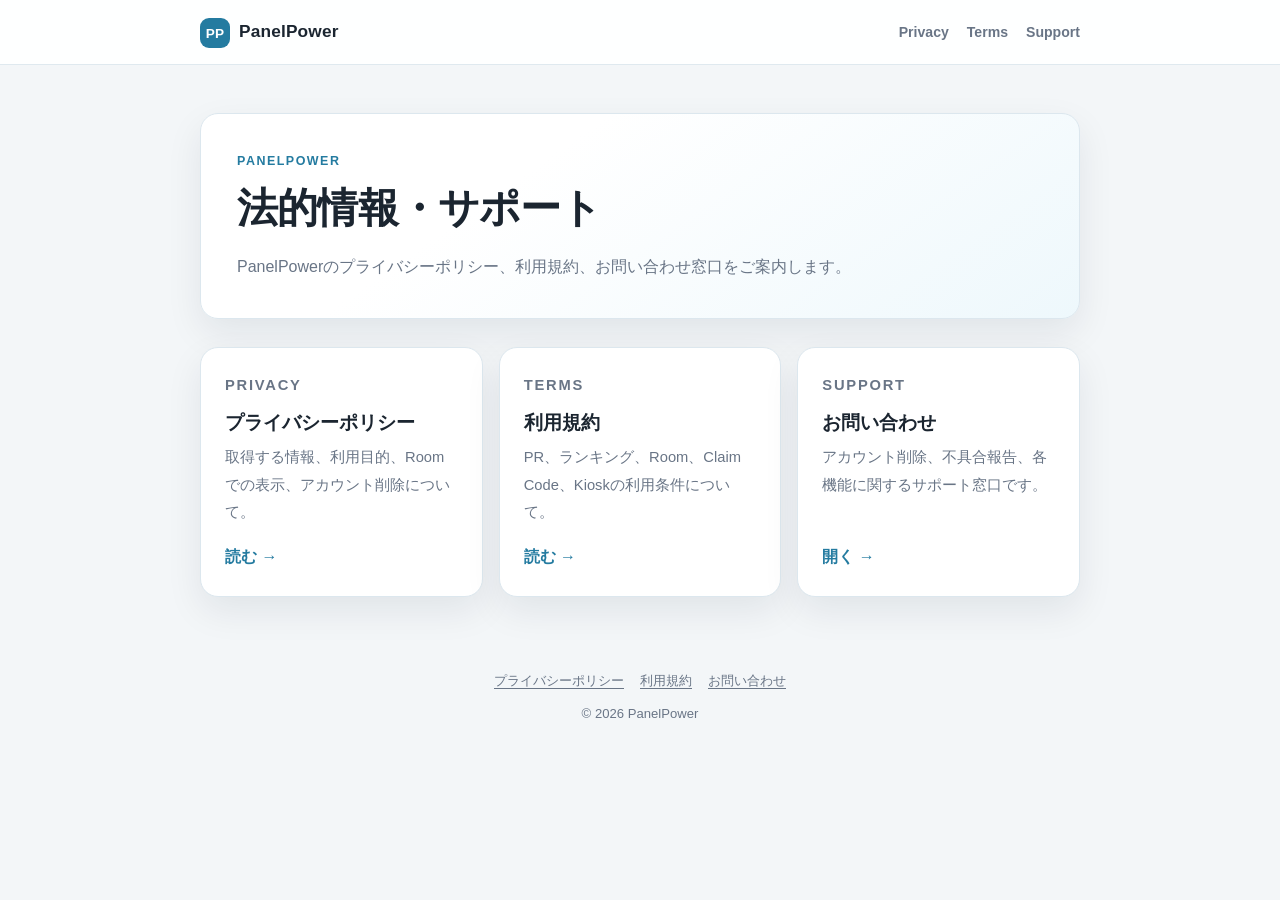
==== index.html @ cd8bfe13 "Add PanelPower public legal pages" ====
<!doctype html>
<html lang="ja">
  <head>
    <meta charset="utf-8">
    <meta name="viewport" content="width=device-width, initial-scale=1">
    <meta name="description" content="PanelPowerのプライバシーポリシー、利用規約、お問い合わせ窓口です。">
    <meta name="theme-color" content="#247BA0">
    <title>PanelPower | 法的情報・サポート</title>
    <link rel="stylesheet" href="assets/style.css">
  </head>
  <body>
    <header class="site-header">
      <div class="header-inner">
        <a class="brand" href="./" aria-label="PanelPower ホーム">
          <span class="brand-mark" aria-hidden="true">PP</span><span class="brand-text">PanelPower</span>
        </a>
        <nav class="site-nav" aria-label="主要メニュー">
          <a href="privacy/">Privacy</a>
          <a href="terms/">Terms</a>
          <a href="support/">Support</a>
        </nav>
      </div>
    </header>

    <main>
      <div class="hero">
        <p class="eyebrow">PanelPower</p>
        <h1>法的情報・サポート</h1>
        <p class="lead">PanelPowerのプライバシーポリシー、利用規約、お問い合わせ窓口をご案内します。</p>
      </div>

      <div class="page-grid">
        <a class="page-card" href="privacy/">
          <p class="eyebrow">Privacy</p>
          <h2>プライバシーポリシー</h2>
          <p>取得する情報、利用目的、Roomでの表示、アカウント削除について。</p>
          <span class="arrow">読む →</span>
        </a>
        <a class="page-card" href="terms/">
          <p class="eyebrow">Terms</p>
          <h2>利用規約</h2>
          <p>PR、ランキング、Room、Claim Code、Kioskの利用条件について。</p>
          <span class="arrow">読む →</span>
        </a>
        <a class="page-card" href="support/">
          <p class="eyebrow">Support</p>
          <h2>お問い合わせ</h2>
          <p>アカウント削除、不具合報告、各機能に関するサポート窓口です。</p>
          <span class="arrow">開く →</span>
        </a>
      </div>
    </main>

    <footer class="site-footer">
      <div class="footer-links">
        <a href="privacy/">プライバシーポリシー</a>
        <a href="terms/">利用規約</a>
        <a href="support/">お問い合わせ</a>
      </div>
      <div>© 2026 PanelPower</div>
    </footer>
  </body>
</html>
---- assets/style.css ----
:root {
  color-scheme: light;
  --background: #f3f6f8;
  --surface: #ffffff;
  --ink: #1b2530;
  --muted: #697586;
  --blue: #247ba0;
  --blue-dark: #1b607d;
  --blue-soft: #e3f1f8;
  --line: #dce7ee;
  --shadow: 0 14px 36px rgba(11, 31, 51, 0.08);
  --radius: 18px;
}

* {
  box-sizing: border-box;
}

html {
  scroll-behavior: smooth;
  -webkit-text-size-adjust: 100%;
}

body {
  margin: 0;
  min-width: 320px;
  background: var(--background);
  color: var(--ink);
  font-family: -apple-system, BlinkMacSystemFont, "Hiragino Sans", "Yu Gothic",
    "YuGothic", "Noto Sans JP", "Segoe UI", sans-serif;
  font-size: 16px;
  line-height: 1.85;
}

a {
  color: var(--blue-dark);
  text-decoration-thickness: 1px;
  text-underline-offset: 3px;
}

a:hover {
  color: var(--blue);
}

a:focus-visible {
  border-radius: 4px;
  outline: 3px solid rgba(36, 123, 160, 0.28);
  outline-offset: 3px;
}

.site-header {
  position: sticky;
  z-index: 10;
  top: 0;
  border-bottom: 1px solid rgba(220, 231, 238, 0.9);
  background: rgba(255, 255, 255, 0.96);
}

.header-inner {
  display: flex;
  align-items: center;
  justify-content: space-between;
  width: min(100% - 32px, 880px);
  min-height: 64px;
  margin: 0 auto;
  gap: 20px;
}

.brand {
  color: var(--ink);
  font-size: 1.08rem;
  font-weight: 800;
  letter-spacing: 0.01em;
  text-decoration: none;
}

.brand-mark {
  display: inline-grid;
  width: 30px;
  height: 30px;
  margin-right: 9px;
  border-radius: 9px;
  background: var(--blue);
  color: #fff;
  font-size: 0.85rem;
  place-items: center;
  vertical-align: -1px;
}

.site-nav {
  display: flex;
  align-items: center;
  gap: 18px;
  font-size: 0.88rem;
  font-weight: 700;
}

.site-nav a {
  color: var(--muted);
  text-decoration: none;
}

.site-nav a[aria-current="page"],
.site-nav a:hover {
  color: var(--blue);
}

main {
  width: min(100% - 32px, 880px);
  margin: 0 auto;
  padding: 48px 0 72px;
}

.hero {
  margin-bottom: 28px;
  padding: 36px;
  border: 1px solid var(--line);
  border-radius: var(--radius);
  background: linear-gradient(145deg, #ffffff 35%, #eef8fc 100%);
  box-shadow: var(--shadow);
}

.eyebrow {
  margin: 0 0 6px;
  color: var(--blue);
  font-size: 0.78rem;
  font-weight: 800;
  letter-spacing: 0.12em;
  text-transform: uppercase;
}

h1,
h2,
h3 {
  line-height: 1.45;
}

h1 {
  margin: 0;
  font-size: clamp(1.8rem, 7vw, 2.55rem);
  letter-spacing: -0.02em;
}

.lead {
  max-width: 660px;
  margin: 14px 0 0;
  color: var(--muted);
  font-size: 1rem;
}

.updated {
  margin: 18px 0 0;
  color: var(--muted);
  font-size: 0.85rem;
}

.document {
  padding: 40px;
  border: 1px solid var(--line);
  border-radius: var(--radius);
  background: var(--surface);
  box-shadow: var(--shadow);
}

.document section + section {
  margin-top: 42px;
  padding-top: 36px;
  border-top: 1px solid var(--line);
}

.document h2 {
  margin: 0 0 15px;
  color: var(--ink);
  font-size: 1.3rem;
}

.document h3 {
  margin: 26px 0 8px;
  font-size: 1.05rem;
}

.document p {
  margin: 0 0 14px;
}

.document p:last-child {
  margin-bottom: 0;
}

.document ul,
.document ol {
  margin: 12px 0 16px;
  padding-left: 1.4em;
}

.document li + li {
  margin-top: 7px;
}

.note {
  margin: 22px 0;
  padding: 18px 20px;
  border-left: 4px solid var(--blue);
  border-radius: 4px 12px 12px 4px;
  background: var(--blue-soft);
}

.note strong {
  color: var(--blue-dark);
}

code {
  padding: 0.12em 0.38em;
  border-radius: 5px;
  background: #eef2f5;
  color: #344454;
  font-family: ui-monospace, SFMono-Regular, Menlo, Monaco, Consolas, monospace;
  font-size: 0.83em;
}

.page-grid {
  display: grid;
  grid-template-columns: repeat(3, minmax(0, 1fr));
  gap: 16px;
}

.page-card {
  display: flex;
  min-height: 190px;
  padding: 24px;
  border: 1px solid var(--line);
  border-radius: var(--radius);
  background: var(--surface);
  box-shadow: var(--shadow);
  color: var(--ink);
  flex-direction: column;
  text-decoration: none;
}

.page-card:hover {
  border-color: rgba(36, 123, 160, 0.42);
  color: var(--ink);
  transform: translateY(-2px);
}

.page-card h2 {
  margin: 10px 0 8px;
  font-size: 1.18rem;
}

.page-card p {
  margin: 0;
  color: var(--muted);
  font-size: 0.92rem;
}

.page-card .arrow {
  margin-top: auto;
  padding-top: 16px;
  color: var(--blue);
  font-weight: 800;
}

.support-card {
  margin: 22px 0;
  padding: 24px;
  border: 1px solid rgba(36, 123, 160, 0.25);
  border-radius: 16px;
  background: var(--blue-soft);
}

.support-card p {
  margin-bottom: 8px;
}

.mail-link {
  overflow-wrap: anywhere;
  font-size: 1.08rem;
  font-weight: 800;
}

.site-footer {
  padding: 0 16px 42px;
  color: var(--muted);
  font-size: 0.82rem;
  text-align: center;
}

.footer-links {
  display: flex;
  justify-content: center;
  margin-bottom: 9px;
  gap: 16px;
  flex-wrap: wrap;
}

.footer-links a {
  color: var(--muted);
}

@media (max-width: 700px) {
  .header-inner {
    min-height: 58px;
  }

  .site-nav {
    gap: 12px;
    font-size: 0.76rem;
  }

  .brand-text {
    display: none;
  }

  .brand-mark {
    margin-right: 0;
  }

  main {
    padding: 28px 0 52px;
  }

  .hero,
  .document {
    padding: 24px 20px;
  }

  .document section + section {
    margin-top: 34px;
    padding-top: 30px;
  }

  .page-grid {
    grid-template-columns: 1fr;
  }

  .page-card {
    min-height: 0;
  }
}

@media print {
  body {
    background: #fff;
    font-size: 11pt;
  }

  .site-header,
  .site-footer {
    display: none;
  }

  main {
    width: 100%;
    padding: 0;
  }

  .hero,
  .document {
    border: 0;
    box-shadow: none;
  }
}
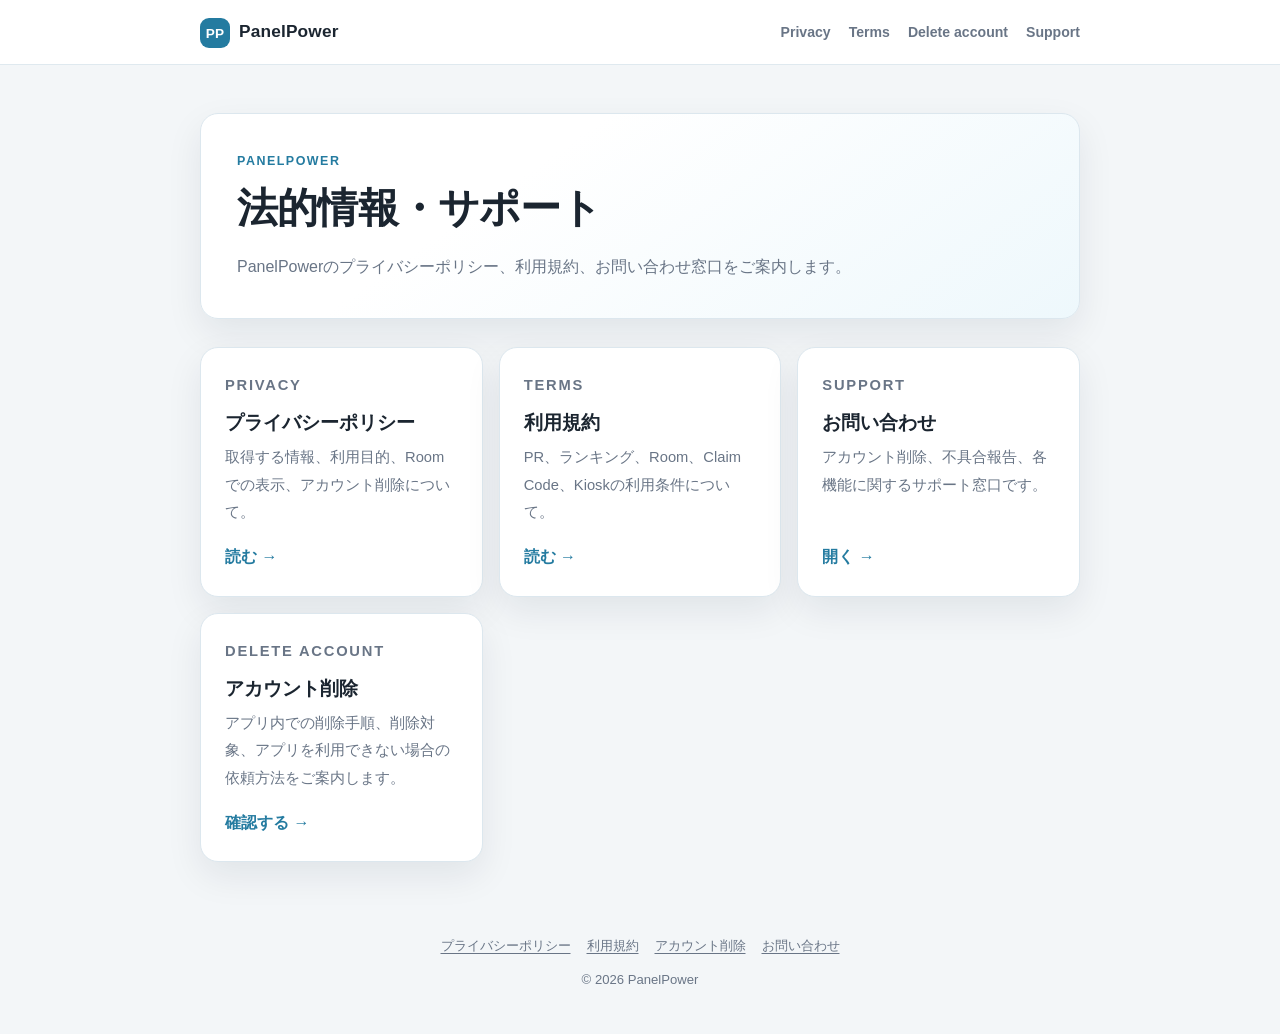
==== commit e61f2382: "feat: add account deletion guide" ====
--- a/index.html
+++ b/index.html
@@ -17,6 +17,7 @@
         <nav class="site-nav" aria-label="主要メニュー">
           <a href="privacy/">Privacy</a>
           <a href="terms/">Terms</a>
+          <a href="delete-account/">Delete account</a>
           <a href="support/">Support</a>
         </nav>
       </div>
@@ -48,6 +49,12 @@
           <p>アカウント削除、不具合報告、各機能に関するサポート窓口です。</p>
           <span class="arrow">開く →</span>
         </a>
+        <a class="page-card" href="delete-account/">
+          <p class="eyebrow">Delete account</p>
+          <h2>アカウント削除</h2>
+          <p>アプリ内での削除手順、削除対象、アプリを利用できない場合の依頼方法をご案内します。</p>
+          <span class="arrow">確認する →</span>
+        </a>
       </div>
     </main>
 
@@ -55,6 +62,7 @@
       <div class="footer-links">
         <a href="privacy/">プライバシーポリシー</a>
         <a href="terms/">利用規約</a>
+        <a href="delete-account/">アカウント削除</a>
         <a href="support/">お問い合わせ</a>
       </div>
       <div>© 2026 PanelPower</div>
